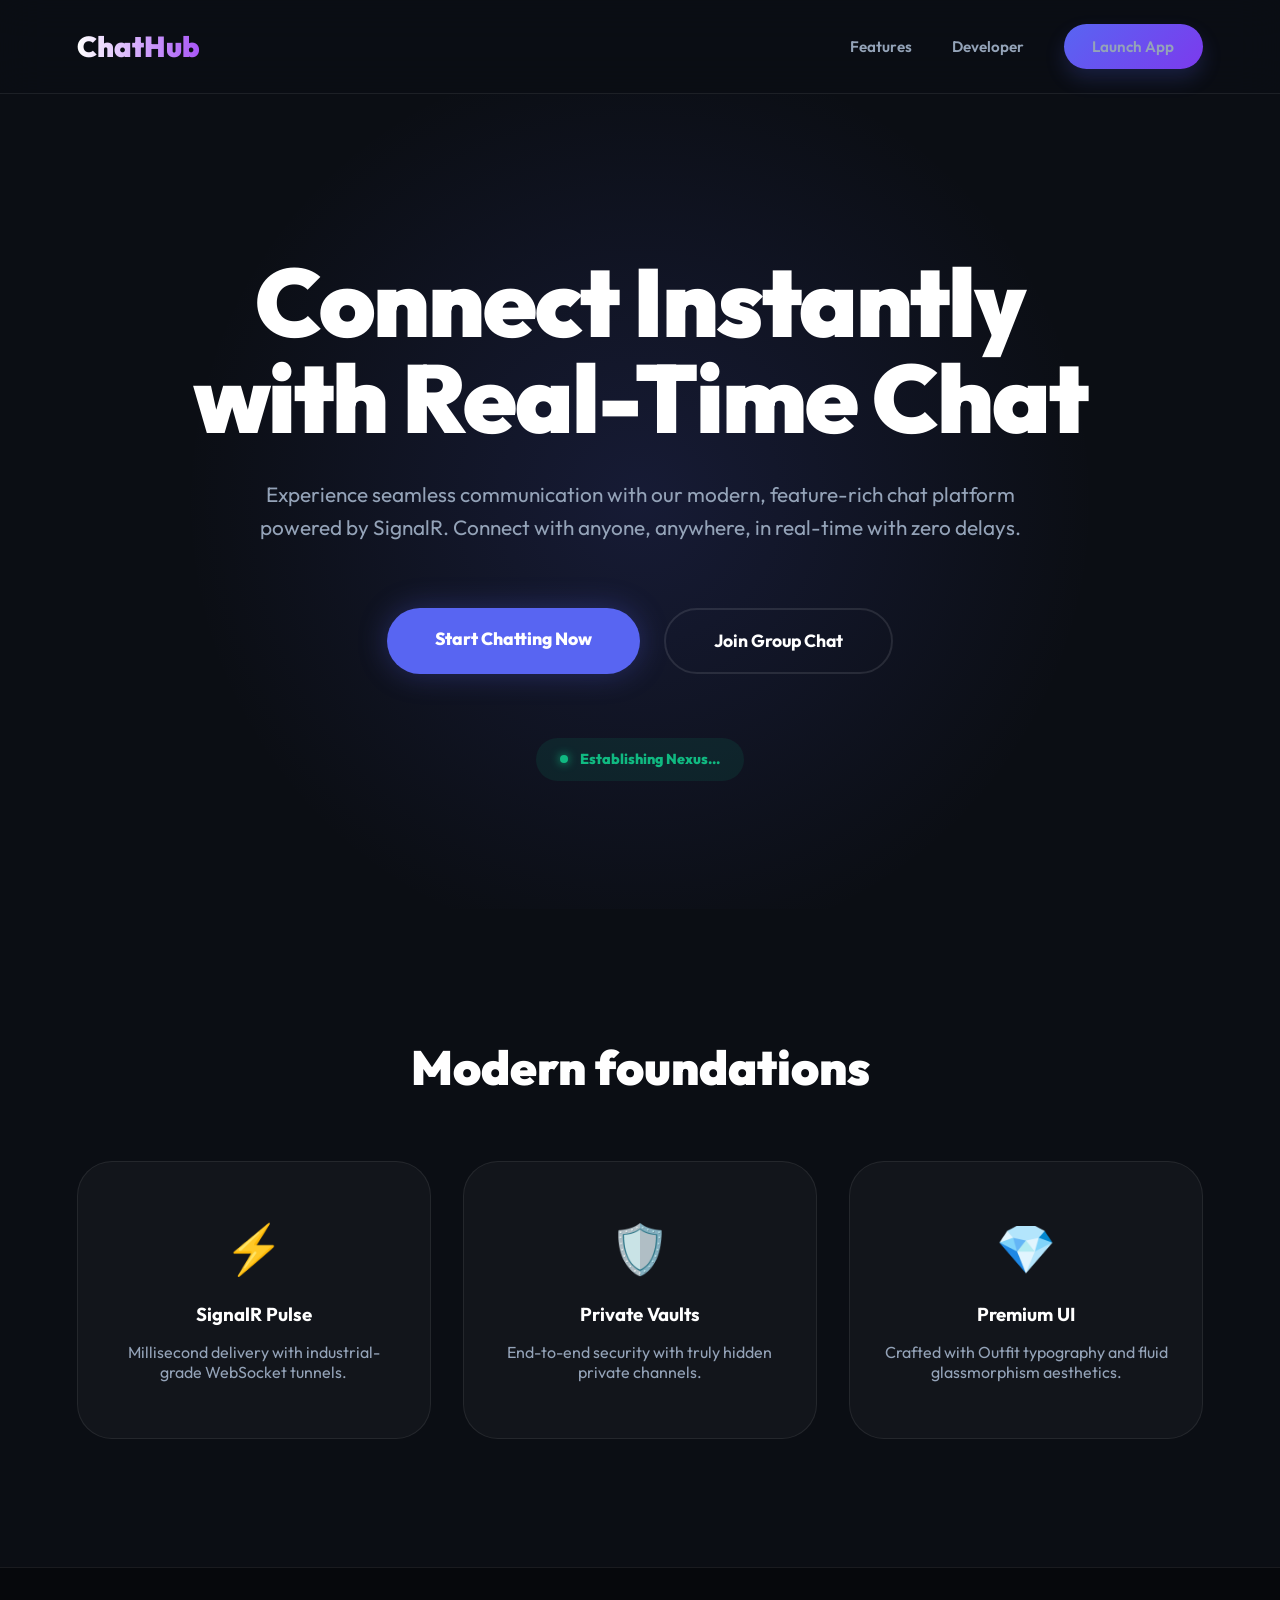
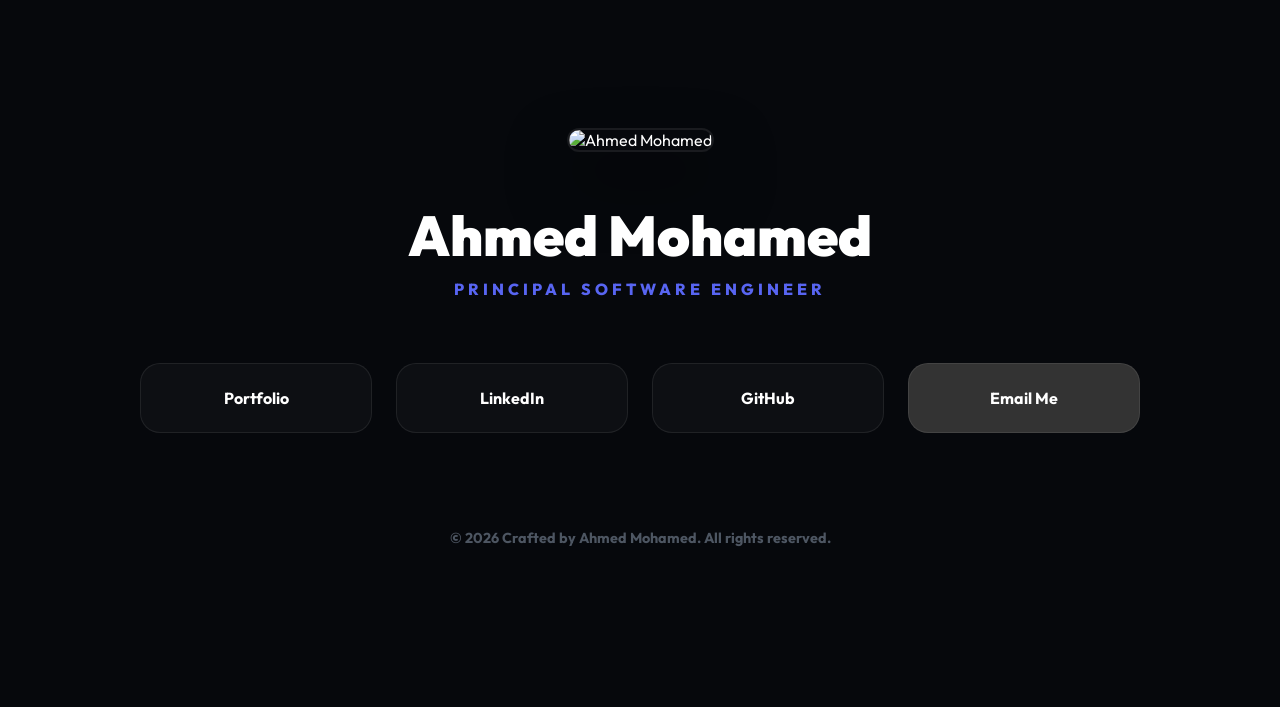
==== Chat/wwwroot/Pages/Landing.html @ 39825864 "Add files via upload" ====
﻿<!DOCTYPE html>
<html lang="en">

<head>
    <meta charset="UTF-8">
    <meta name="viewport" content="width=device-width, initial-scale=1.0">
    <title>ChatHub | Connect Instantly</title>
    <link href="https://fonts.googleapis.com/css2?family=Outfit:wght@300;400;500;600;700;800;900&display=swap"
        rel="stylesheet">
    <script src="/lib/signalr/dist/browser/signalr.js"></script>
    <style>
        :root {
            --bg: #0b0e14;
            --primary: #5865f2;
            --secondary: #a855f7;
            --text: #ffffff;
            --text-muted: #94a3b8;
            --border: rgba(255, 255, 255, 0.08);
            --card-bg: rgba(255, 255, 255, 0.03);
        }

        * {
            margin: 0;
            padding: 0;
            box-sizing: border-box;
            scroll-behavior: smooth;
        }

        body {
            font-family: 'Outfit', sans-serif;
            background-color: var(--bg);
            color: var(--text);
            overflow-x: hidden;
        }

        /* Navbar Styles */
        nav {
            display: flex;
            justify-content: space-between;
            align-items: center;
            padding: 1.5rem 6%;
            position: sticky;
            top: 0;
            background: rgba(11, 14, 20, 0.9);
            backdrop-filter: blur(20px);
            z-index: 1000;
            border-bottom: 1px solid var(--border);
        }

        .logo {
            font-size: 1.8rem;
            font-weight: 900;
            background: linear-gradient(to right, #ffffff, var(--secondary));
            -webkit-background-clip: text;
            background-clip: text;
            -webkit-text-fill-color: transparent;
        }

        .nav-links {
            display: flex;
            align-items: center;
            gap: 2.5rem;
        }

        .nav-links a {
            text-decoration: none;
            color: var(--text-muted);
            font-weight: 600;
            font-size: 0.95rem;
            transition: 0.3s;
        }

        .nav-links a:hover {
            color: white;
        }

        .btn-launch {
            background: linear-gradient(135deg, var(--primary), #7c3aed);
            color: white;
            padding: 0.8rem 1.8rem;
            border-radius: 50px;
            font-weight: 700;
            text-decoration: none;
            font-size: 0.9rem;
            box-shadow: 0 10px 20px rgba(88, 101, 242, 0.2);
            transition: 0.3s;
        }

        .btn-launch:hover {
            transform: translateY(-3px);
            box-shadow: 0 15px 30px rgba(88, 101, 242, 0.4);
        }

        /* Hero Section */
        .hero {
            padding: 10rem 6% 8rem;
            text-align: center;
            background-image: radial-gradient(circle at 50% 50%, rgba(88, 101, 242, 0.15) 0%, transparent 60%);
        }

        h1 {
            font-size: clamp(3rem, 8vw, 6rem);
            font-weight: 900;
            line-height: 1;
            margin-bottom: 2rem;
            letter-spacing: -2px;
        }

        .hero-sub {
            color: var(--text-muted);
            font-size: 1.3rem;
            max-width: 800px;
            margin: 0 auto 4rem;
            line-height: 1.6;
        }

        .hero-btns {
            display: flex;
            justify-content: center;
            gap: 1.5rem;
            flex-wrap: wrap;
        }

        .btn-hero-solid {
            background: var(--primary);
            color: white;
            padding: 1.2rem 3rem;
            border-radius: 50px;
            font-weight: 800;
            text-decoration: none;
            font-size: 1.1rem;
            transition: 0.3s;
            box-shadow: 0 0 30px rgba(88, 101, 242, 0.3);
        }

        .btn-hero-solid:hover {
            transform: scale(1.05);
            box-shadow: 0 0 50px rgba(88, 101, 242, 0.5);
        }

        .btn-hero-ghost {
            background: transparent;
            color: white;
            padding: 1.2rem 3rem;
            border-radius: 50px;
            font-weight: 700;
            text-decoration: none;
            font-size: 1.1rem;
            border: 2px solid rgba(255, 255, 255, 0.1);
            transition: 0.3s;
        }

        .btn-hero-ghost:hover {
            border-color: white;
            background: rgba(255, 255, 255, 0.05);
        }

        /* Features Section */
        .features {
            padding: 8rem 6%;
            text-align: center;
        }

        .grid {
            display: grid;
            grid-template-columns: repeat(auto-fit, minmax(300px, 1fr));
            gap: 2rem;
            margin-top: 4rem;
        }

        .card {
            background: var(--card-bg);
            border: 1px solid var(--border);
            padding: 3.5rem 2rem;
            border-radius: 35px;
            transition: 0.3s;
        }

        .card:hover {
            transform: translateY(-10px);
            border-color: var(--primary);
        }

        /* Developer Showcase Section - Premium */
        .dev-section {
            background: #06080c;
            padding: 10rem 6%;
            border-top: 1px solid var(--border);
            text-align: center;
        }

        .dev-container {
            max-width: 1000px;
            margin: 0 auto;
        }

        .dev-logo-img {
            width: 160px;
            height: 160px;
            margin: 0 auto 3rem;
            border-radius: 40px;
            object-fit: contain;
            box-shadow: 0 30px 60px rgba(0, 0, 0, 0.5);
            border: 2px solid var(--border);
            transition: 0.4s;
        }

        .dev-logo-img:hover {
            transform: translateY(-10px) rotate(-3deg);
            border-color: var(--primary);
        }

        .dev-name {
            font-size: clamp(2rem, 5vw, 3.5rem);
            font-weight: 900;
            margin-bottom: 0.5rem;
        }

        .dev-tagline {
            color: var(--primary);
            font-weight: 800;
            letter-spacing: 4px;
            text-transform: uppercase;
            font-size: 1rem;
            margin-bottom: 4rem;
        }

        .social-grid {
            display: grid;
            grid-template-columns: repeat(auto-fit, minmax(200px, 1fr));
            gap: 1.5rem;
            margin-bottom: 6rem;
        }

        .social-link {
            background: var(--card-bg);
            border: 1px solid var(--border);
            color: white;
            padding: 1.5rem;
            border-radius: 20px;
            text-decoration: none;
            font-weight: 700;
            transition: 0.3s;
            display: flex;
            align-items: center;
            justify-content: center;
            gap: 1rem;
        }

        .social-link:hover {
            background: var(--primary);
            border-color: var(--primary);
            transform: translateY(-5px);
            box-shadow: 0 15px 30px rgba(88, 101, 242, 0.2);
        }

        /* Mobile Responsive */
        @media (max-width: 768px) {
            h1 {
                font-size: 3rem;
            }

            .hero-btns {
                flex-direction: column;
            }

            .btn-hero-solid,
            .btn-hero-ghost {
                width: 100%;
            }

            nav .nav-links {
                display: none;
            }
        }
    </style>
</head>

<body>
    <nav>
        <div class="logo">ChatHub</div>
        <div class="nav-links">
            <a href="#features">Features</a>
            <a href="#developer">Developer</a>
            <a href="Index.html" class="btn-launch">Launch App</a>
        </div>
    </nav>

    <header class="hero">
        <h1>Connect Instantly<br>with Real-Time Chat</h1>
        <p class="hero-sub">
            Experience seamless communication with our modern, feature-rich chat platform powered by SignalR.
            Connect with anyone, anywhere, in real-time with zero delays.
        </p>
        <div class="hero-btns">
            <a href="Index.html" class="btn-hero-solid">Start Chatting Now</a>
            <a href="SpecialChat.html" class="btn-hero-ghost">Join Group Chat</a>
        </div>

        <div
            style="margin-top: 4rem; display: inline-flex; align-items: center; gap: 0.8rem; background: rgba(16, 185, 129, 0.1); color: #10b981; padding: 0.8rem 1.5rem; border-radius: 100px; font-weight: 800; font-size: 0.9rem;">
            <span
                style="width: 8px; height: 8px; background: #10b981; border-radius: 50%; box-shadow: 0 0 10px #10b981;"></span>
            <span id="onCount">Establishing Nexus...</span>
        </div>
    </header>

    <section class="features" id="features">
        <h2 style="font-size: 3rem; font-weight: 900;">Modern foundations</h2>
        <div class="grid">
            <div class="card">
                <div style="font-size: 3rem; margin-bottom: 1.5rem;">⚡</div>
                <h3>SignalR Pulse</h3>
                <p style="color: var(--text-muted); margin-top: 1rem;">Millisecond delivery with industrial-grade
                    WebSocket tunnels.</p>
            </div>
            <div class="card">
                <div style="font-size: 3rem; margin-bottom: 1.5rem;">🛡️</div>
                <h3>Private Vaults</h3>
                <p style="color: var(--text-muted); margin-top: 1rem;">End-to-end security with truly hidden private
                    channels.</p>
            </div>
            <div class="card">
                <div style="font-size: 3rem; margin-bottom: 1.5rem;">💎</div>
                <h3>Premium UI</h3>
                <p style="color: var(--text-muted); margin-top: 1rem;">Crafted with Outfit typography and fluid
                    glassmorphism aesthetics.</p>
            </div>
        </div>
    </section>

    <section class="dev-section" id="developer">
        <div class="dev-container">
            <img src="/images/logo.png" alt="Ahmed Mohamed" class="dev-logo-img">
            <h2 class="dev-name">Ahmed Mohamed</h2>
            <p class="dev-tagline">Principal Software Engineer</p>

            <div class="social-grid">
                <a href="https://codewithahmed.vercel.app/" target="_blank" class="social-link">
                    <span>Portfolio</span>
                </a>
                <a href="https://www.linkedin.com/in/ahmed-mohamed-gaber-65bb39238/" target="_blank"
                    class="social-link">
                    <span>LinkedIn</span>
                </a>
                <a href="https://github.com/AhmedMohamedGaber" target="_blank" class="social-link">
                    <span>GitHub</span>
                </a>
                <a href="mailto:elhmzawy91@gmail.com" class="social-link" style="background: #333;">
                    <span>Email Me</span>
                </a>
            </div>

            <p style="color: var(--text-muted); font-size: 0.9rem; font-weight: 700; opacity: 0.5;">© 2026 Crafted by
                Ahmed Mohamed. All rights reserved.</p>
        </div>
    </section>

    <script>
        const conn = new signalR.HubConnectionBuilder()
            .withUrl("/chat")
            .withAutomaticReconnect()
            .build();

        conn.on("OnlineUsersCount", c => {
            document.getElementById('onCount').textContent = `${c} Users Pulsing Online`;
        });

        conn.start().catch(err => console.error(err));
    </script>
</body>

</html>
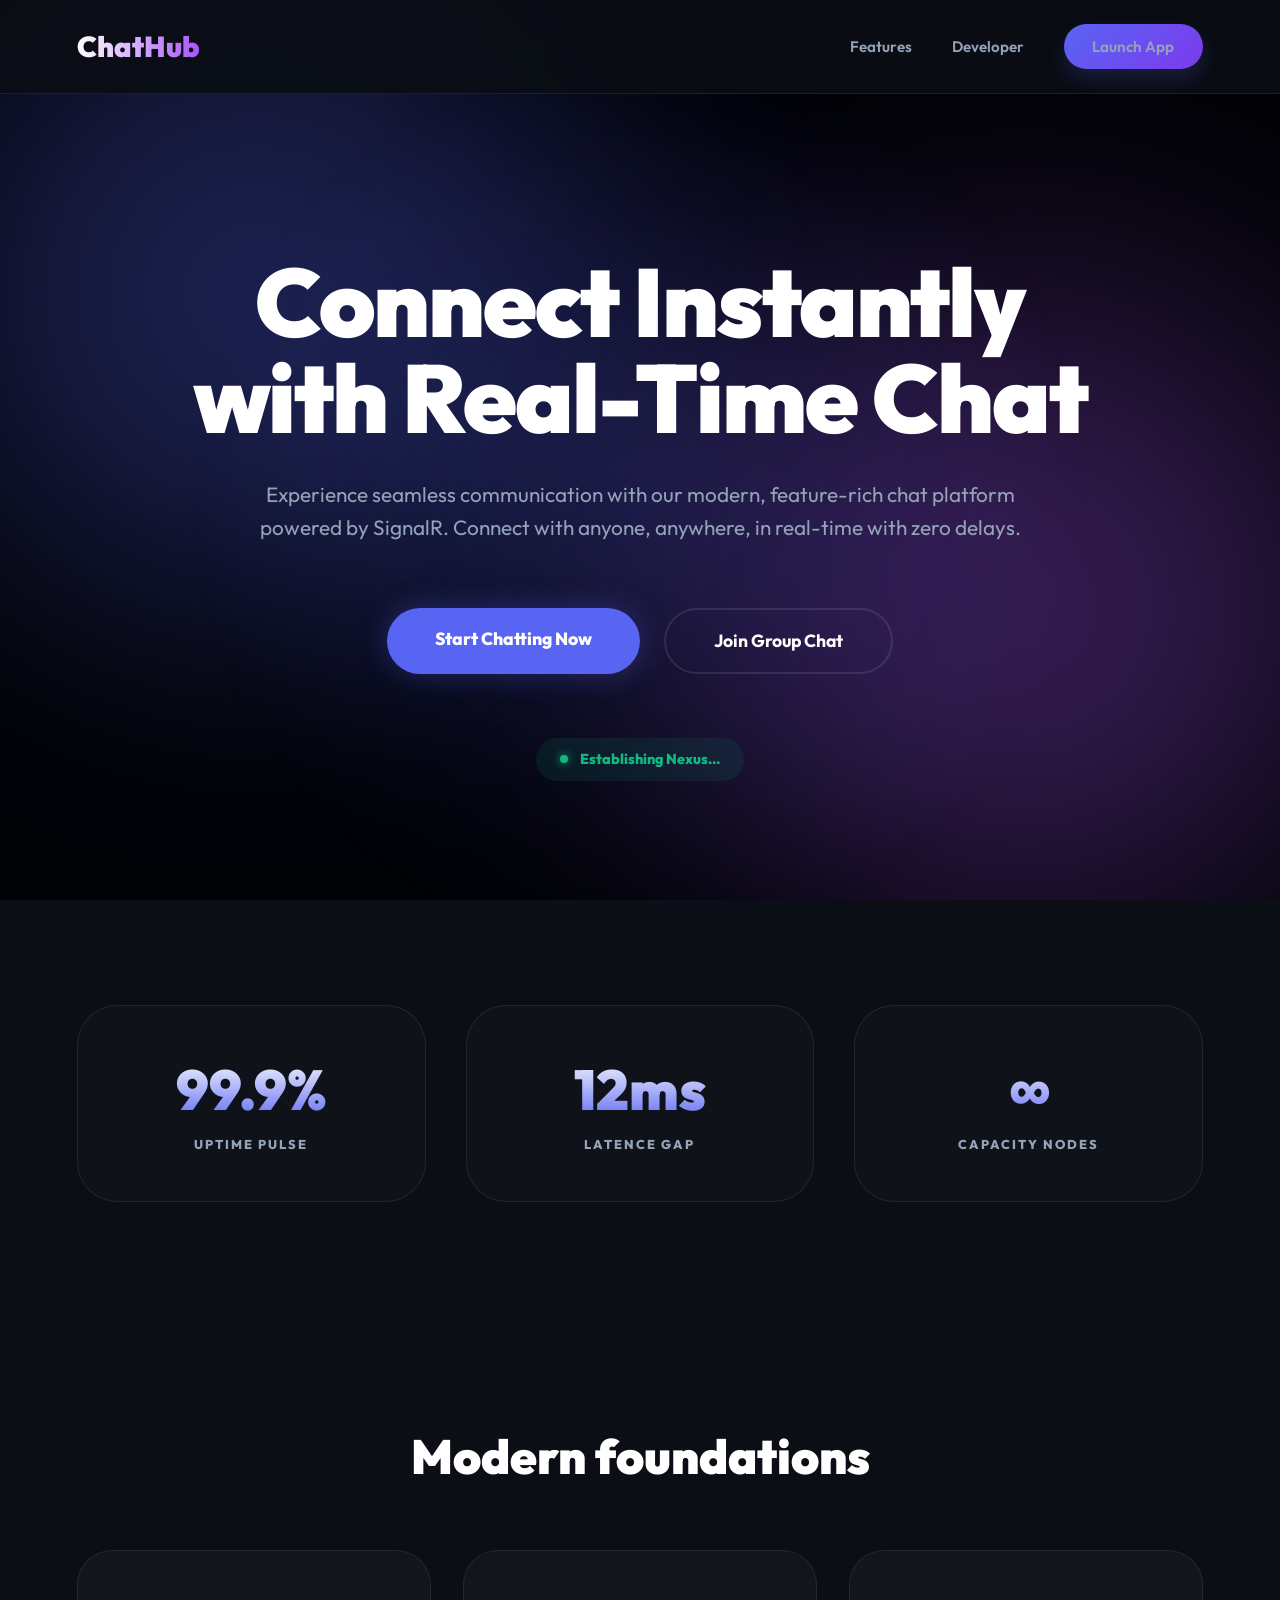
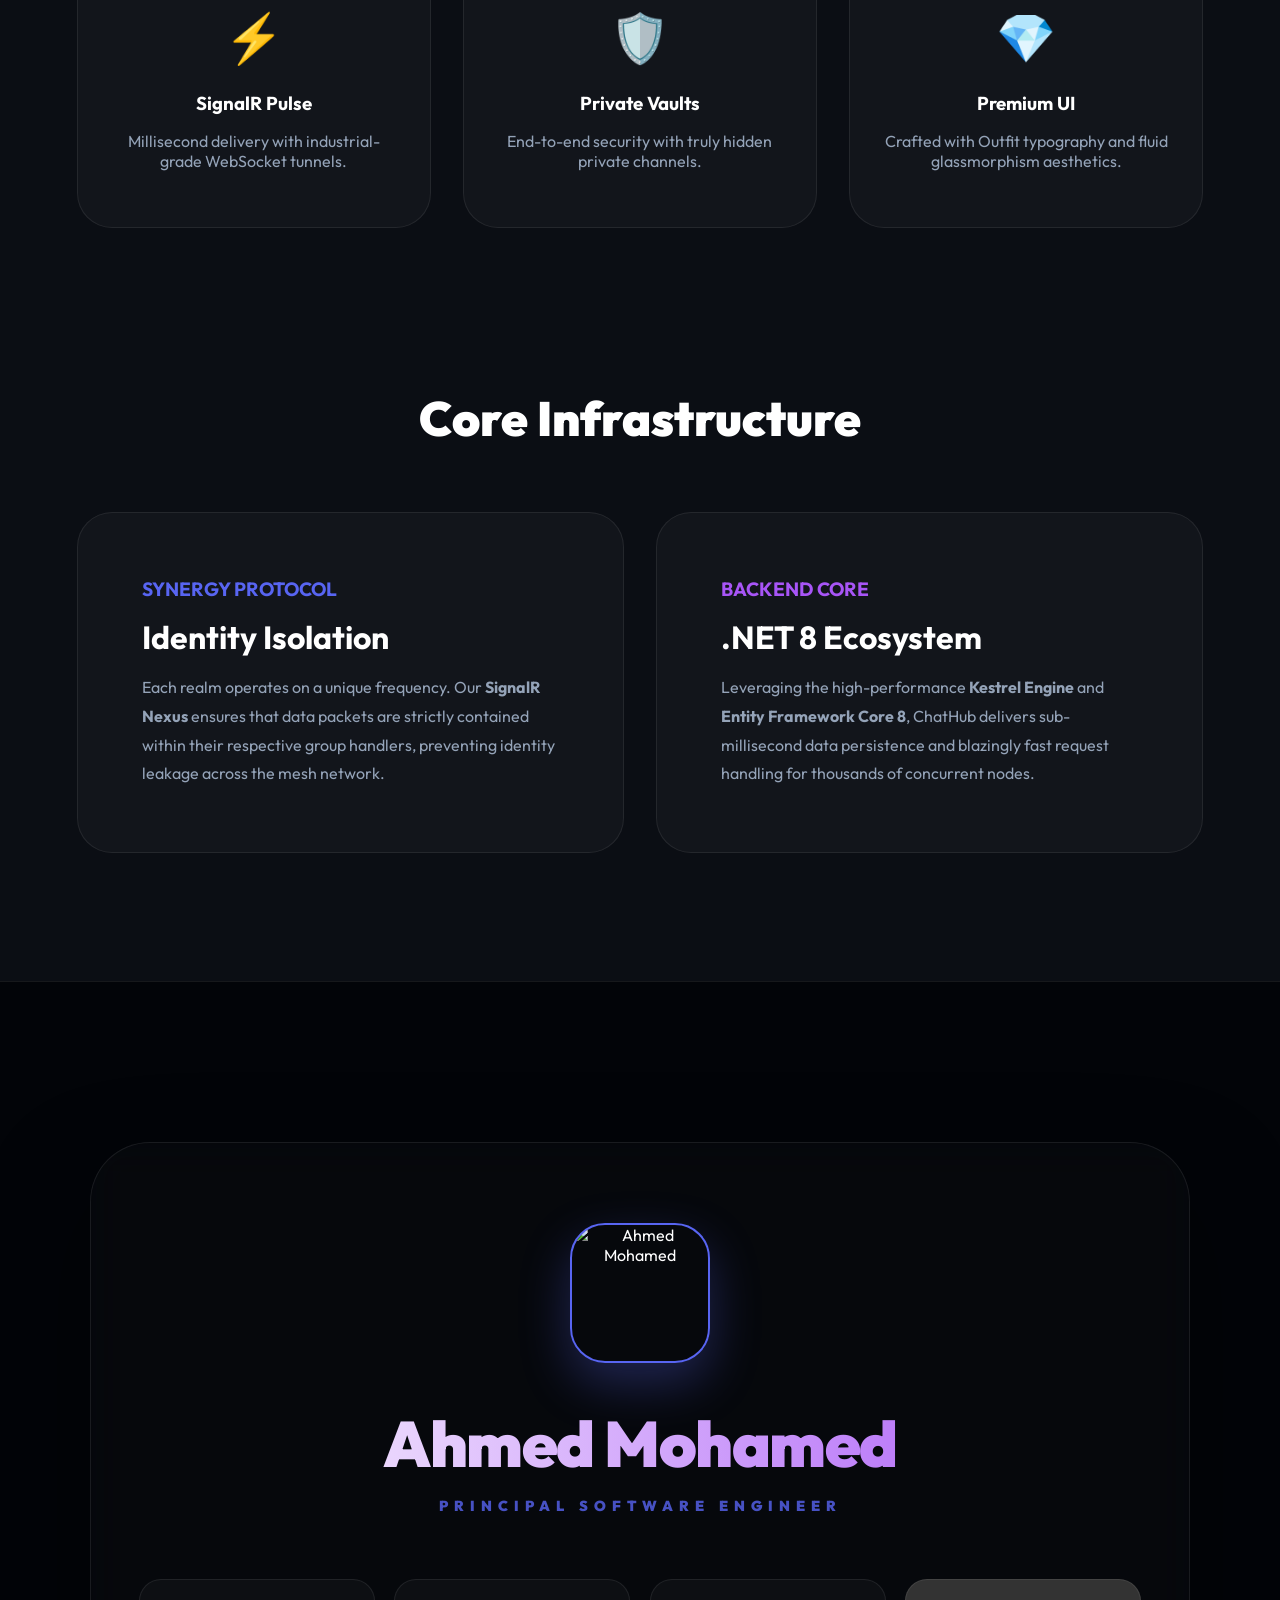
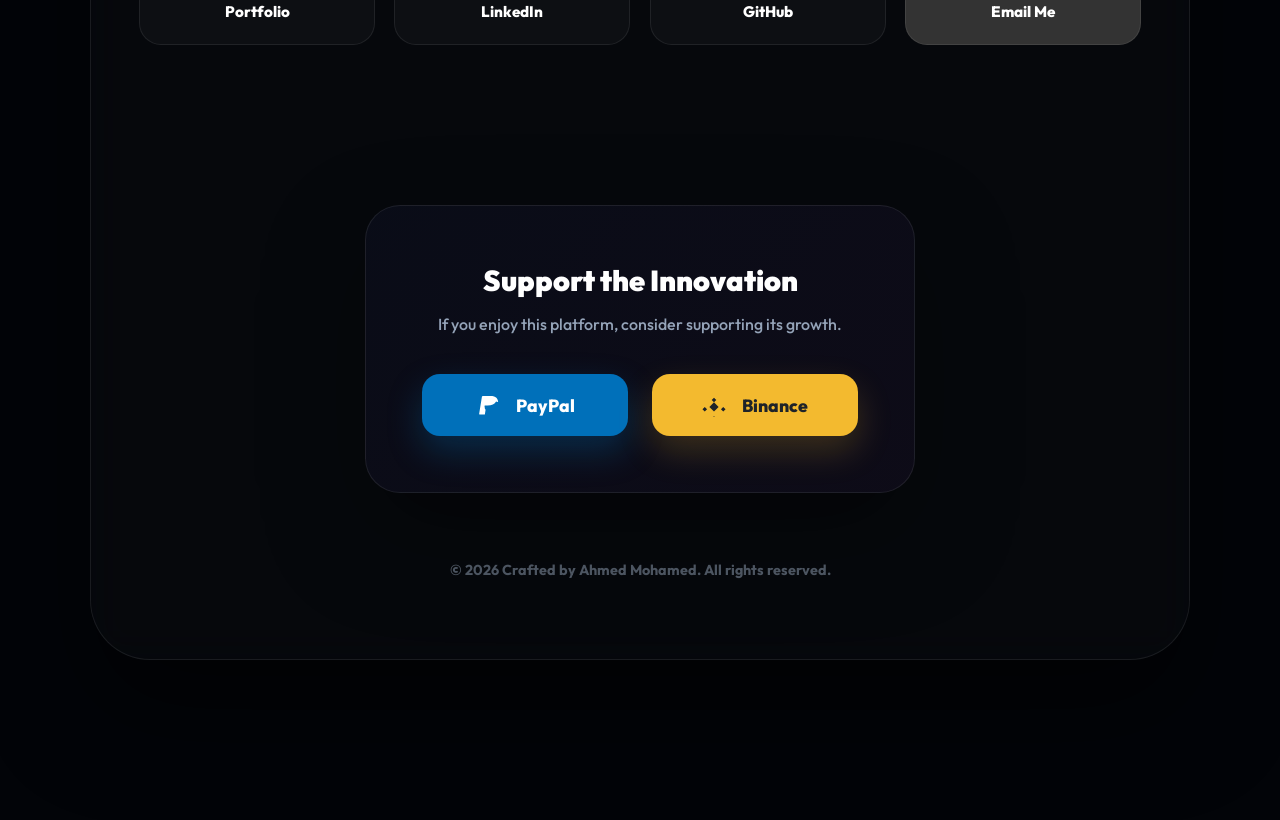
==== commit e3e4e4e1: "Update Landing.html" ====
--- a/Chat/wwwroot/Pages/Landing.html
+++ b/Chat/wwwroot/Pages/Landing.html
@@ -1,4 +1,4 @@
-﻿<!DOCTYPE html>
+<!DOCTYPE html>
 <html lang="en">
 
 <head>
@@ -183,75 +183,260 @@
 
         /* Developer Showcase Section - Premium */
         .dev-section {
-            background: #06080c;
+            background: #020408;
             padding: 10rem 6%;
             border-top: 1px solid var(--border);
             text-align: center;
+            position: relative;
+            overflow: hidden;
         }
 
         .dev-container {
-            max-width: 1000px;
+            max-width: 1100px;
             margin: 0 auto;
+            position: relative;
+            z-index: 10;
+        }
+
+        .dev-card {
+            background: rgba(255, 255, 255, 0.02);
+            backdrop-filter: blur(20px);
+            border: 1px solid var(--border);
+            padding: 5rem 3rem;
+            border-radius: 60px;
+            box-shadow: 0 50px 100px rgba(0, 0, 0, 0.5);
         }
 
         .dev-logo-img {
-            width: 160px;
-            height: 160px;
-            margin: 0 auto 3rem;
-            border-radius: 40px;
-            object-fit: contain;
-            box-shadow: 0 30px 60px rgba(0, 0, 0, 0.5);
-            border: 2px solid var(--border);
-            transition: 0.4s;
+            width: 140px;
+            height: 140px;
+            margin: 0 auto 2.5rem;
+            border-radius: 35px;
+            object-fit: cover;
+            display: block;
+            box-shadow: 0 20px 50px rgba(88, 101, 242, 0.3);
+            border: 2px solid var(--primary);
+            transition: 0.5s cubic-bezier(0.175, 0.885, 0.32, 1.275);
         }
 
         .dev-logo-img:hover {
-            transform: translateY(-10px) rotate(-3deg);
-            border-color: var(--primary);
+            transform: scale(1.1) rotate(5deg);
+            filter: brightness(1.2);
         }
 
         .dev-name {
-            font-size: clamp(2rem, 5vw, 3.5rem);
-            font-weight: 900;
-            margin-bottom: 0.5rem;
+            font-size: clamp(2.5rem, 6vw, 4rem);
+            font-weight: 950;
+            margin-bottom: 0.8rem;
+            letter-spacing: -1.5px;
+            background: linear-gradient(to right, #ffffff, var(--secondary));
+            -webkit-background-clip: text;
+            background-clip: text;
+            -webkit-text-fill-color: transparent;
         }
 
         .dev-tagline {
             color: var(--primary);
-            font-weight: 800;
-            letter-spacing: 4px;
+            font-weight: 900;
+            letter-spacing: 6px;
             text-transform: uppercase;
-            font-size: 1rem;
+            font-size: 0.9rem;
             margin-bottom: 4rem;
+            opacity: 0.8;
         }
 
         .social-grid {
             display: grid;
-            grid-template-columns: repeat(auto-fit, minmax(200px, 1fr));
-            gap: 1.5rem;
-            margin-bottom: 6rem;
+            grid-template-columns: repeat(auto-fit, minmax(180px, 1fr));
+            gap: 1.2rem;
+            margin-bottom: 5rem;
         }
 
         .social-link {
-            background: var(--card-bg);
+            background: rgba(255, 255, 255, 0.03);
             border: 1px solid var(--border);
             color: white;
-            padding: 1.5rem;
-            border-radius: 20px;
+            padding: 1.4rem;
+            border-radius: 22px;
             text-decoration: none;
-            font-weight: 700;
-            transition: 0.3s;
+            font-weight: 800;
+            transition: 0.4s cubic-bezier(0.4, 0, 0.2, 1);
             display: flex;
             align-items: center;
             justify-content: center;
-            gap: 1rem;
+            gap: 0.8rem;
+            font-size: 0.95rem;
         }
 
         .social-link:hover {
             background: var(--primary);
+            border-color: #7c3aed;
+            transform: translateY(-8px) scale(1.02);
+            box-shadow: 0 20px 40px rgba(88, 101, 242, 0.4);
+        }
+
+        .donate-section {
+            margin-top: 5rem;
+            padding: 3.5rem;
+            background: linear-gradient(135deg, rgba(88, 101, 242, 0.05), rgba(168, 85, 247, 0.05));
+            border: 1px solid var(--border);
+            border-radius: 35px;
+            display: inline-block;
+            width: 100%;
+            max-width: 550px;
+            box-shadow: 0 40px 100px rgba(0, 0, 0, 0.4);
+            position: relative;
+            overflow: hidden;
+        }
+
+        .btn-paypal,
+        .btn-binance {
+            display: inline-flex;
+            align-items: center;
+            justify-content: center;
+            gap: 1rem;
+            padding: 1.2rem 2.5rem;
+            border-radius: 18px;
+            text-decoration: none;
+            font-weight: 800;
+            font-size: 1.1rem;
+            transition: 0.4s;
+            border: none;
+            width: 100%;
+        }
+
+        .btn-paypal {
+            background: #0070ba;
+            color: white;
+            box-shadow: 0 15px 35px rgba(0, 112, 186, 0.3);
+        }
+
+        .btn-paypal:hover {
+            transform: translateY(-5px);
+            background: #0081d5;
+            box-shadow: 0 25px 60px rgba(0, 112, 186, 0.6);
+        }
+
+        .btn-binance {
+            background: #f3ba2f;
+            color: #1e2329;
+            box-shadow: 0 15px 35px rgba(243, 186, 47, 0.2);
+        }
+
+        .btn-binance:hover {
+            transform: translateY(-5px);
+            background: #ffcc4a;
+            box-shadow: 0 25px 60px rgba(243, 186, 47, 0.4);
+        }
+
+        /* Stats Grid */
+        .stats-grid {
+            display: grid;
+            grid-template-columns: repeat(auto-fit, minmax(200px, 1fr));
+            gap: 2.5rem;
+            padding: 6rem 6%;
+            max-width: 1400px;
+            margin: 0 auto;
+        }
+
+        .stat-card {
+            text-align: center;
+            padding: 3rem;
+            background: rgba(255, 255, 255, 0.02);
+            border: 1px solid var(--border);
+            border-radius: 40px;
+            transition: 0.3s;
+        }
+
+        .stat-card:hover {
+            background: rgba(255, 255, 255, 0.05);
             border-color: var(--primary);
             transform: translateY(-5px);
-            box-shadow: 0 15px 30px rgba(88, 101, 242, 0.2);
+        }
+
+        .stat-value {
+            font-size: 3.5rem;
+            font-weight: 950;
+            display: block;
+            margin-bottom: 0.5rem;
+            background: linear-gradient(to bottom, #fff, var(--primary));
+            -webkit-background-clip: text;
+            background-clip: text;
+            -webkit-text-fill-color: transparent;
+        }
+
+        .stat-label {
+            color: var(--text-muted);
+            font-weight: 800;
+            text-transform: uppercase;
+            letter-spacing: 2px;
+            font-size: 0.8rem;
+        }
+
+        /* Full Page Premium Ambient Glow */
+        .bg-glow-system {
+            position: fixed;
+            inset: 0;
+            z-index: -2;
+            overflow: hidden;
+            pointer-events: none;
+            background: #010206;
+        }
+
+        .glow-orb {
+            position: absolute;
+            width: 60vw;
+            height: 60vw;
+            border-radius: 50%;
+            filter: blur(120px);
+            opacity: 0.4;
+            animation: orbFloat 20s infinite alternate ease-in-out;
+        }
+
+        .orb-1 {
+            top: -10%;
+            left: -10%;
+            background: radial-gradient(circle, var(--primary), transparent);
+        }
+
+        .orb-2 {
+            bottom: -10%;
+            right: -10%;
+            background: radial-gradient(circle, var(--secondary), transparent);
+            animation-delay: -5s;
+        }
+
+        .orb-3 {
+            top: 50%;
+            left: 50%;
+            transform: translate(-50%, -50%);
+            background: radial-gradient(circle, #312e81, transparent);
+            width: 40vw;
+            height: 40vw;
+            opacity: 0.2;
+            animation: orbPulse 10s infinite alternate;
+        }
+
+        @keyframes orbFloat {
+            0% {
+                transform: translate(0, 0) scale(1);
+            }
+
+            100% {
+                transform: translate(10%, 15%) scale(1.1);
+            }
+        }
+
+        @keyframes orbPulse {
+            0% {
+                opacity: 0.1;
+                transform: translate(-50%, -50%) scale(0.8);
+            }
+
+            100% {
+                opacity: 0.3;
+                transform: translate(-50%, -50%) scale(1.2);
+            }
         }
 
         /* Mobile Responsive */
@@ -277,6 +462,11 @@
 </head>
 
 <body>
+    <div class="bg-glow-system">
+        <div class="glow-orb orb-1"></div>
+        <div class="glow-orb orb-2"></div>
+        <div class="glow-orb orb-3"></div>
+    </div>
     <nav>
         <div class="logo">ChatHub</div>
         <div class="nav-links">
@@ -304,6 +494,21 @@
             <span id="onCount">Establishing Nexus...</span>
         </div>
     </header>
+
+    <section class="stats-grid">
+        <div class="stat-card">
+            <span class="stat-value">99.9%</span>
+            <span class="stat-label">Uptime Pulse</span>
+        </div>
+        <div class="stat-card">
+            <span class="stat-value">12ms</span>
+            <span class="stat-label">Latence Gap</span>
+        </div>
+        <div class="stat-card">
+            <span class="stat-value">∞</span>
+            <span class="stat-label">Capacity Nodes</span>
+        </div>
+    </section>
 
     <section class="features" id="features">
         <h2 style="font-size: 3rem; font-weight: 900;">Modern foundations</h2>
@@ -327,32 +532,82 @@
                     glassmorphism aesthetics.</p>
             </div>
         </div>
+
+        <!-- Extra Rich Section: Core Infrastructure -->
+        <h2 style="font-size: 3rem; font-weight: 900; margin-top: 10rem;">Core Infrastructure</h2>
+        <div class="grid" style="grid-template-columns: repeat(auto-fit, minmax(400px, 1fr));">
+            <div class="card" style="text-align: left; padding: 4rem;">
+                <h4 style="color: var(--primary); font-size: 1.2rem; margin-bottom: 1rem;">SYNERGY PROTOCOL</h4>
+                <h3 style="font-size: 2rem; margin-bottom: 1rem;">Identity Isolation</h3>
+                <p style="color: var(--text-muted); line-height: 1.8;">Each realm operates on a unique frequency. Our
+                    <strong>SignalR Nexus</strong> ensures that data packets are strictly contained within their
+                    respective group handlers, preventing identity leakage across the mesh network.
+                </p>
+            </div>
+            <div class="card" style="text-align: left; padding: 4rem;">
+                <h4 style="color: var(--secondary); font-size: 1.2rem; margin-bottom: 1rem;">BACKEND CORE</h4>
+                <h3 style="font-size: 2rem; margin-bottom: 1rem;">.NET 8 Ecosystem</h3>
+                <p style="color: var(--text-muted); line-height: 1.8;">Leveraging the high-performance <strong>Kestrel
+                        Engine</strong> and <strong>Entity Framework Core 8</strong>, ChatHub delivers sub-millisecond
+                    data persistence and blazingly fast request handling for thousands of concurrent nodes.</p>
+            </div>
+        </div>
+    </section>
     </section>
 
     <section class="dev-section" id="developer">
         <div class="dev-container">
-            <img src="/images/logo.png" alt="Ahmed Mohamed" class="dev-logo-img">
-            <h2 class="dev-name">Ahmed Mohamed</h2>
-            <p class="dev-tagline">Principal Software Engineer</p>
-
-            <div class="social-grid">
-                <a href="https://codewithahmed.vercel.app/" target="_blank" class="social-link">
-                    <span>Portfolio</span>
-                </a>
-                <a href="https://www.linkedin.com/in/ahmed-mohamed-gaber-65bb39238/" target="_blank"
-                    class="social-link">
-                    <span>LinkedIn</span>
-                </a>
-                <a href="https://github.com/AhmedMohamedGaber" target="_blank" class="social-link">
-                    <span>GitHub</span>
-                </a>
-                <a href="mailto:elhmzawy91@gmail.com" class="social-link" style="background: #333;">
-                    <span>Email Me</span>
-                </a>
+            <div class="dev-card">
+                <img src="/images/logo.png" alt="Ahmed Mohamed" class="dev-logo-img">
+                <h2 class="dev-name">Ahmed Mohamed</h2>
+                <p class="dev-tagline">Principal Software Engineer</p>
+
+                <div class="social-grid">
+                    <a href="https://codewithahmed.vercel.app/" target="_blank" class="social-link">
+                        <span>Portfolio</span>
+                    </a>
+                    <a href="https://www.linkedin.com/in/ahmed-mohamed-gaber-65bb39238/" target="_blank"
+                        class="social-link">
+                        <span>LinkedIn</span>
+                    </a>
+                    <a href="https://github.com/AhmedMohamedGaber" target="_blank" class="social-link">
+                        <span>GitHub</span>
+                    </a>
+                    <a href="mailto:elhmzawy91@gmail.com" class="social-link" style="background: #333;">
+                        <span>Email Me</span>
+                    </a>
+                </div>
+
+                <div class="donate-section">
+                    <h3 style="font-size: 1.8rem; font-weight: 950; margin-bottom: 1rem;">Support the Innovation</h3>
+                    <p style="color: var(--text-muted); font-size: 1rem; font-weight: 500; margin-bottom: 2.5rem;">If
+                        you enjoy this platform,
+                        consider supporting its growth.</p>
+
+                    <div style="display: grid; grid-template-columns: 1fr 1fr; gap: 1.5rem;">
+                        <a href="https://www.paypal.com/paypalme/elhmzay91gmailcom" target="_blank" class="btn-paypal">
+                            <svg width="24" height="24" viewBox="0 0 24 24" fill="currentColor">
+                                <path
+                                    d="M20.067 8.478c.492.21 1.05.347 1.633.422.3.037.475-.15.422-.44-.316-1.745-1.12-3.178-2.39-4.22-.162-.132-.347-.253-.55-.362-.35-.19-.683-.347-1.058-.453C16.925 3.085 15.65 3 14.333 3H6.833c-.458 0-.85.333-.925.783L3.133 21.033c-.042.258.158.467.417.467H8.85l.775-4.883h-.108c-.283 0-.525-.217-.558-.5L8.5 13.042c-.042-.267.167-.5.442-.5H11.5c4.167 0 7.333-1.667 8.567-4.067z" />
+                            </svg>
+                            PayPal
+                        </a>
+                        <a href="https://app.binance.com/uni-qr/NH4Wo8vU" target="_blank" class="btn-binance">
+                            <svg width="24" height="24" viewBox="0 0 24 24" fill="currentColor">
+                                <path
+                                    d="M16.624 13.9202l-4.624 4.624-4.624-4.624 4.624-4.624 4.624 4.624zm-4.624-9.2484l2.312 2.3121-2.312 2.3121-2.312-2.3121 2.312-2.3121zm9.248 9.2484l2.312 2.3121-2.312 2.3121-2.312-2.3121 2.312-2.3121zm-18.496 0l2.312 2.3121-2.312 2.3121-2.312-2.3121 2.312-2.3121zm9.248 9.2484l2.312 2.3121-2.312 2.3121-2.312-2.3121 2.312-2.3121z" />
+                            </svg>
+                            Binance
+                        </a>
+                    </div>
+                </div>
+
+                <p
+                    style="color: var(--text-muted); font-size: 0.9rem; font-weight: 700; opacity: 0.5; margin-top: 4rem;">
+                    ©
+                    2026 Crafted by
+                    Ahmed Mohamed. All rights reserved.</p>
             </div>
-
-            <p style="color: var(--text-muted); font-size: 0.9rem; font-weight: 700; opacity: 0.5;">© 2026 Crafted by
-                Ahmed Mohamed. All rights reserved.</p>
         </div>
     </section>
 
@@ -370,4 +625,4 @@
     </script>
 </body>
 
-</html>+</html>
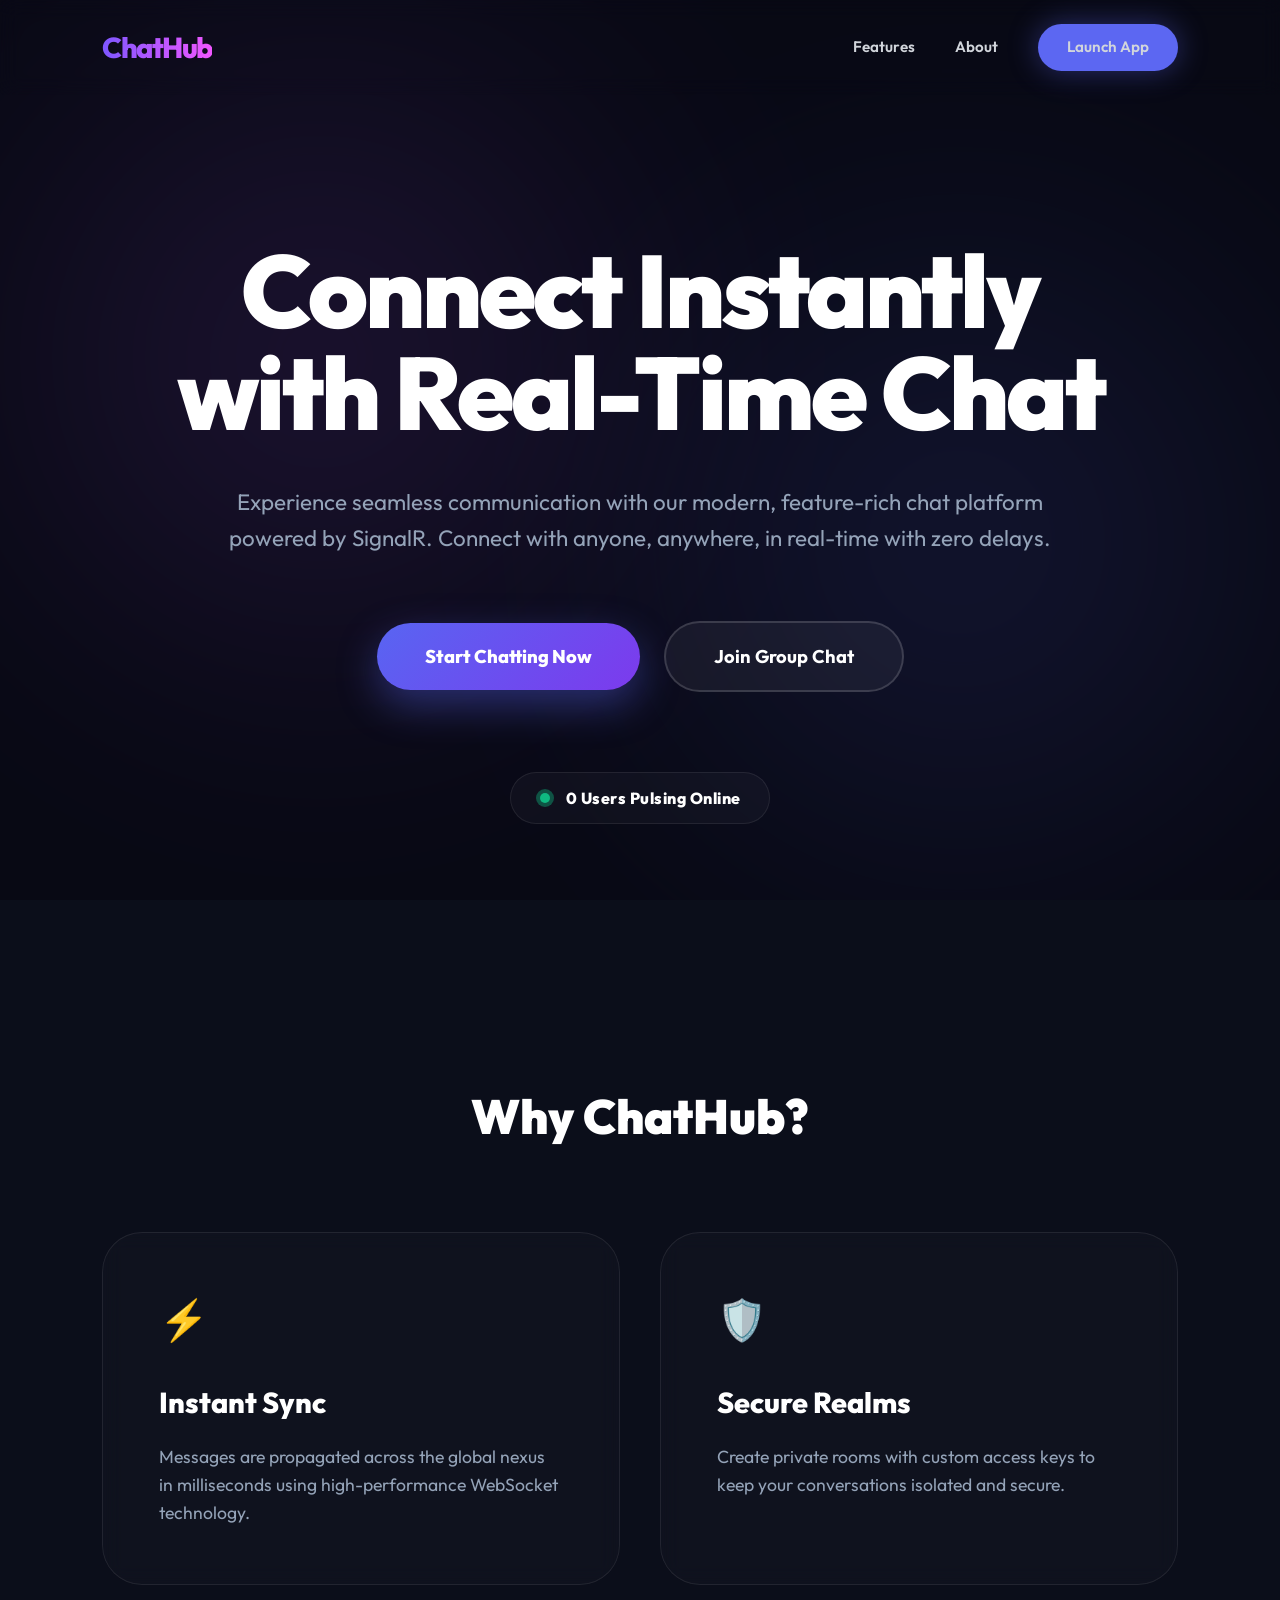
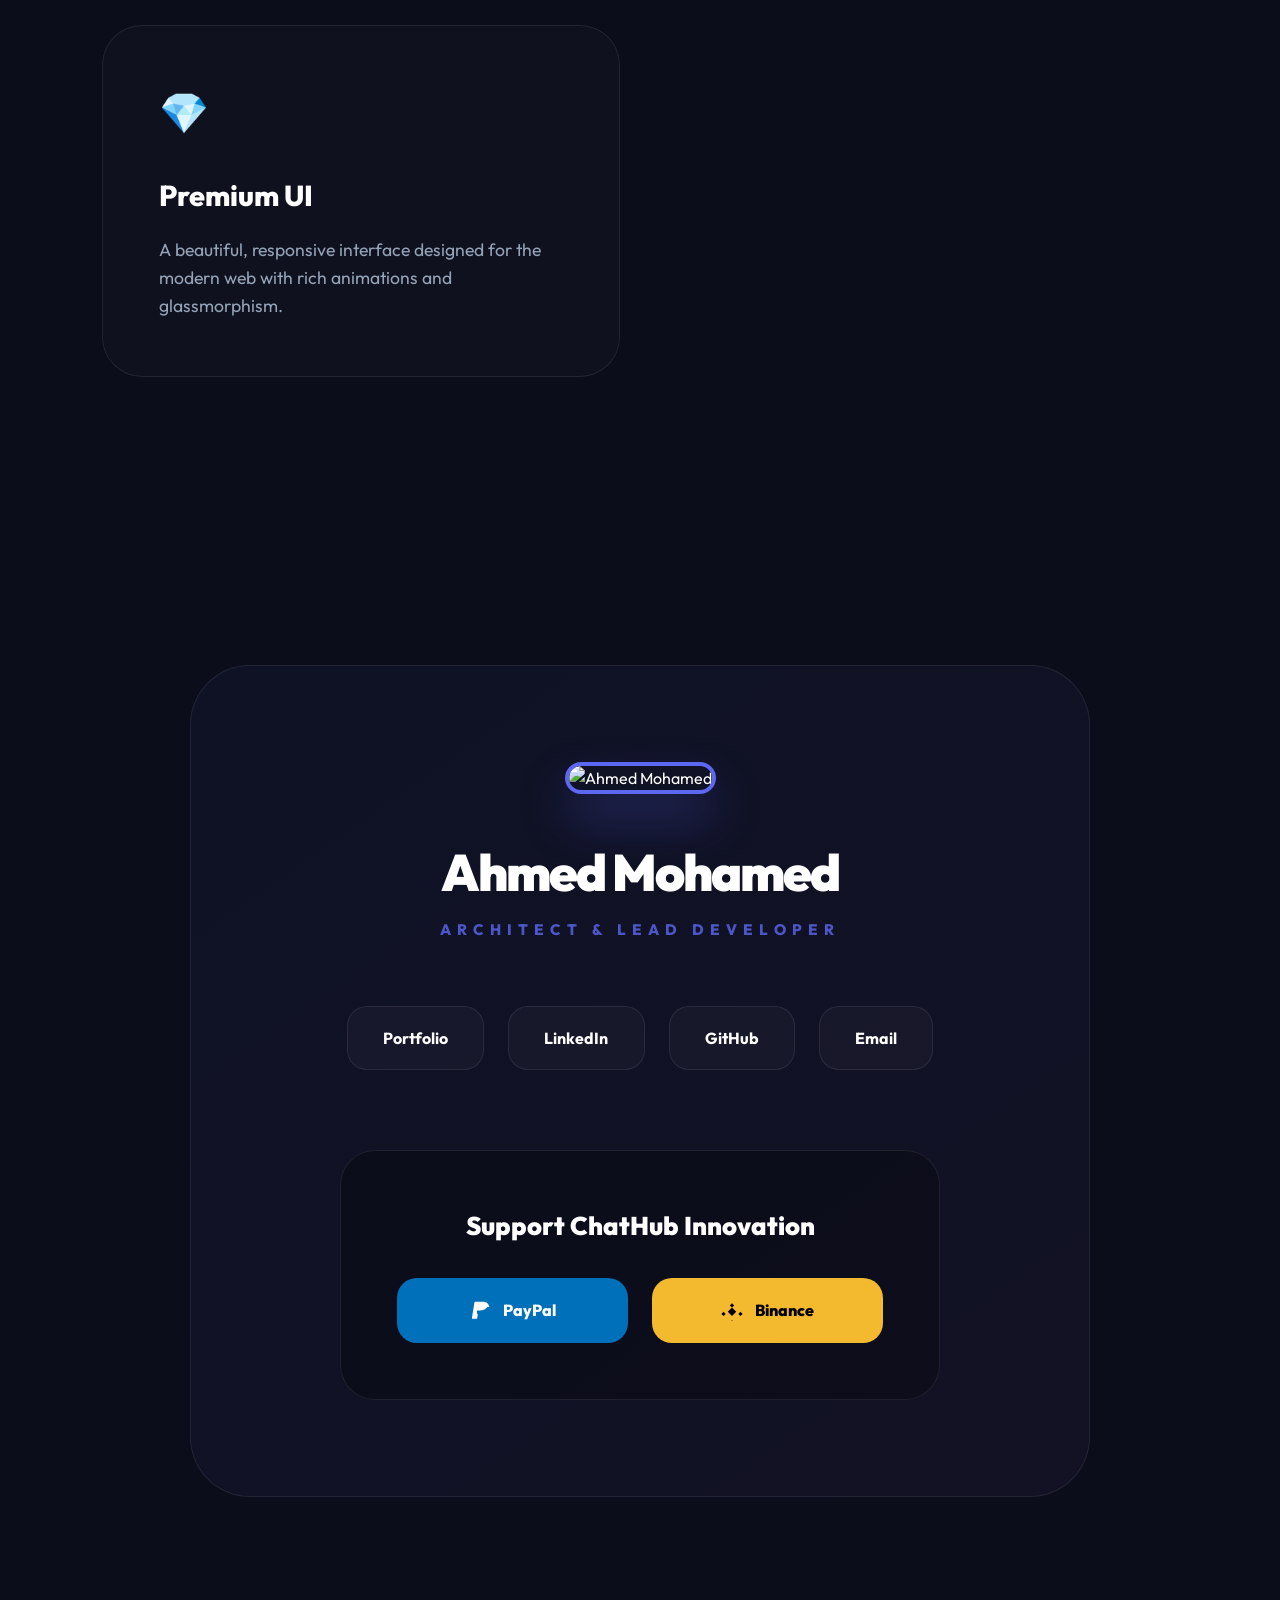
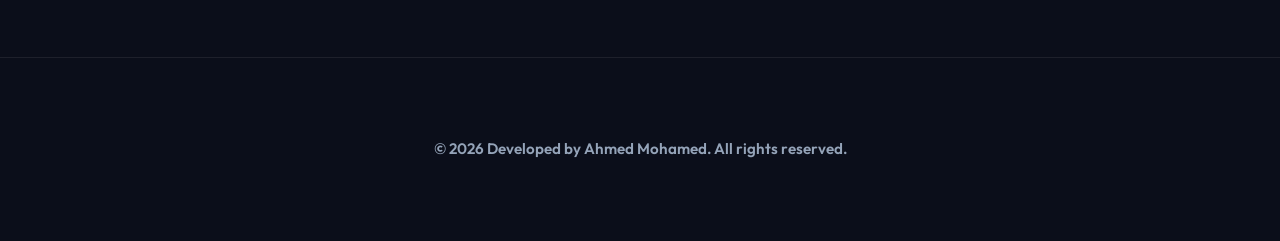
==== commit 85b399db: "Update Landing.html" ====
--- a/Chat/wwwroot/Pages/Landing.html
+++ b/Chat/wwwroot/Pages/Landing.html
@@ -5,18 +5,20 @@
     <meta charset="UTF-8">
     <meta name="viewport" content="width=device-width, initial-scale=1.0">
     <title>ChatHub | Connect Instantly</title>
+    <meta name="description"
+        content="Experience seamless communication with our modern, feature-rich chat platform powered by SignalR.">
     <link href="https://fonts.googleapis.com/css2?family=Outfit:wght@300;400;500;600;700;800;900&display=swap"
         rel="stylesheet">
     <script src="/lib/signalr/dist/browser/signalr.js"></script>
     <style>
         :root {
-            --bg: #0b0e14;
-            --primary: #5865f2;
+            --bg: #0b0e1a;
+            --primary: #5c67f2;
+            --primary-glow: rgba(92, 103, 242, 0.4);
             --secondary: #a855f7;
             --text: #ffffff;
             --text-muted: #94a3b8;
-            --border: rgba(255, 255, 255, 0.08);
-            --card-bg: rgba(255, 255, 255, 0.03);
+            --glass-border: rgba(255, 255, 255, 0.08);
         }
 
         * {
@@ -31,26 +33,71 @@
             background-color: var(--bg);
             color: var(--text);
             overflow-x: hidden;
-        }
-
-        /* Navbar Styles */
+            line-height: 1.5;
+        }
+
+        /* --- Pulsating Background Animation --- */
+        .background-glow {
+            position: fixed;
+            inset: 0;
+            z-index: -1;
+            overflow: hidden;
+            background: #080914;
+        }
+
+        .orb {
+            position: absolute;
+            width: 70vw;
+            height: 70vw;
+            border-radius: 50%;
+            filter: blur(120px);
+            opacity: 0.15;
+            animation: pulseOrb 15s infinite alternate ease-in-out;
+        }
+
+        .orb-purple {
+            top: -10%;
+            left: -10%;
+            background: radial-gradient(circle, var(--secondary), transparent 70%);
+        }
+
+        .orb-blue {
+            bottom: -10%;
+            right: -10%;
+            background: radial-gradient(circle, var(--primary), transparent 70%);
+            animation-delay: -7s;
+        }
+
+        @keyframes pulseOrb {
+            0% {
+                opacity: 0.1;
+                transform: scale(1) translate(0, 0);
+            }
+
+            100% {
+                opacity: 0.25;
+                transform: scale(1.2) translate(5%, 5%);
+            }
+        }
+
+        /* --- Navigation --- */
         nav {
             display: flex;
             justify-content: space-between;
             align-items: center;
-            padding: 1.5rem 6%;
-            position: sticky;
+            padding: 1.5rem 8%;
+            position: fixed;
+            width: 100%;
             top: 0;
-            background: rgba(11, 14, 20, 0.9);
-            backdrop-filter: blur(20px);
             z-index: 1000;
-            border-bottom: 1px solid var(--border);
+            backdrop-filter: blur(10px);
         }
 
         .logo {
             font-size: 1.8rem;
-            font-weight: 900;
-            background: linear-gradient(to right, #ffffff, var(--secondary));
+            font-weight: 800;
+            letter-spacing: -1.5px;
+            background: linear-gradient(to right, #7e57ff, #f057ff);
             -webkit-background-clip: text;
             background-clip: text;
             -webkit-text-fill-color: transparent;
@@ -58,422 +105,429 @@
 
         .nav-links {
             display: flex;
+            gap: 2.5rem;
             align-items: center;
-            gap: 2.5rem;
         }
 
         .nav-links a {
             text-decoration: none;
-            color: var(--text-muted);
+            color: #d1d5db;
             font-weight: 600;
             font-size: 0.95rem;
             transition: 0.3s;
         }
 
         .nav-links a:hover {
+            color: #fff;
+        }
+
+        .btn-launch-nav {
+            background: var(--primary);
             color: white;
-        }
-
-        .btn-launch {
-            background: linear-gradient(135deg, var(--primary), #7c3aed);
-            color: white;
-            padding: 0.8rem 1.8rem;
+            padding: 0.75rem 1.8rem;
             border-radius: 50px;
             font-weight: 700;
             text-decoration: none;
             font-size: 0.9rem;
-            box-shadow: 0 10px 20px rgba(88, 101, 242, 0.2);
+            box-shadow: 0 0 30px var(--primary-glow);
             transition: 0.3s;
         }
 
-        .btn-launch:hover {
-            transform: translateY(-3px);
-            box-shadow: 0 15px 30px rgba(88, 101, 242, 0.4);
-        }
-
-        /* Hero Section */
+        .btn-launch-nav:hover {
+            transform: translateY(-2px);
+            box-shadow: 0 0 50px var(--primary-glow);
+        }
+
+        /* --- Hero --- */
         .hero {
-            padding: 10rem 6% 8rem;
+            padding: 15rem 8% 8rem;
             text-align: center;
-            background-image: radial-gradient(circle at 50% 50%, rgba(88, 101, 242, 0.15) 0%, transparent 60%);
+            max-width: 1200px;
+            margin: 0 auto;
         }
 
         h1 {
-            font-size: clamp(3rem, 8vw, 6rem);
-            font-weight: 900;
+            font-size: clamp(3rem, 8vw, 6.5rem);
+            font-weight: 850;
             line-height: 1;
-            margin-bottom: 2rem;
-            letter-spacing: -2px;
+            letter-spacing: -3px;
+            margin-bottom: 2.5rem;
+            color: #fff;
         }
 
         .hero-sub {
-            color: var(--text-muted);
-            font-size: 1.3rem;
-            max-width: 800px;
+            font-size: 1.4rem;
+            color: #94a3b8;
+            max-width: 850px;
             margin: 0 auto 4rem;
             line-height: 1.6;
+            font-weight: 400;
         }
 
         .hero-btns {
+            display: flex;
+            justify-content: center;
+            align-items: center;
+            gap: 1.5rem;
+            flex-wrap: wrap;
+        }
+
+        .btn-start {
+            background: linear-gradient(135deg, #5865f2, #7c3aed);
+            color: white;
+            padding: 1.25rem 3rem;
+            border-radius: 50px;
+            text-decoration: none;
+            font-weight: 800;
+            font-size: 1.15rem;
+            transition: 0.3s;
+            box-shadow: 0 15px 40px rgba(88, 101, 242, 0.4);
+        }
+
+        .btn-start:hover {
+            transform: scale(1.05);
+            box-shadow: 0 20px 60px rgba(88, 101, 242, 0.6);
+        }
+
+        .btn-ghost {
+            background: rgba(255, 255, 255, 0.05);
+            color: white;
+            padding: 1.25rem 3rem;
+            border-radius: 50px;
+            text-decoration: none;
+            font-weight: 700;
+            font-size: 1.15rem;
+            border: 2px solid rgba(255, 255, 255, 0.15);
+            transition: 0.3s;
+        }
+
+        .btn-ghost:hover {
+            background: rgba(255, 255, 255, 0.1);
+            border-color: white;
+        }
+
+        /* Online Badge */
+        .online-badge {
+            margin-top: 5rem;
+            display: inline-flex;
+            align-items: center;
+            gap: 1rem;
+            background: rgba(255, 255, 255, 0.03);
+            padding: 0.8rem 1.8rem;
+            border-radius: 100px;
+            border: 1px solid var(--glass-border);
+            animation: bounceIn 1s ease;
+        }
+
+        .pulse-dot {
+            width: 10px;
+            height: 10px;
+            background: #10b981;
+            border-radius: 50%;
+            position: relative;
+        }
+
+        .pulse-dot::after {
+            content: "";
+            position: absolute;
+            inset: -4px;
+            background: #10b981;
+            border-radius: 50%;
+            opacity: 0.4;
+            animation: pulseRing 1.5s infinite;
+        }
+
+        @keyframes pulseRing {
+            0% {
+                transform: scale(1);
+                opacity: 0.4;
+            }
+
+            100% {
+                transform: scale(2.5);
+                opacity: 0;
+            }
+        }
+
+        .online-count {
+            font-weight: 800;
+            font-size: 1rem;
+            color: #fff;
+            letter-spacing: 0.5px;
+        }
+
+        /* --- Sections --- */
+        .section {
+            padding: 8rem 8%;
+            max-width: 1300px;
+            margin: 0 auto;
+        }
+
+        .section-title {
+            text-align: center;
+            font-size: 3rem;
+            font-weight: 900;
+            margin-bottom: 5rem;
+        }
+
+        .feature-grid {
+            display: grid;
+            grid-template-columns: repeat(auto-fit, minmax(350px, 1fr));
+            gap: 2.5rem;
+        }
+
+        .feature-card {
+            background: rgba(255, 255, 255, 0.02);
+            border: 1px solid var(--glass-border);
+            padding: 3.5rem;
+            border-radius: 40px;
+            transition: 0.4s;
+            backdrop-filter: blur(10px);
+        }
+
+        .feature-card:hover {
+            background: rgba(255, 255, 255, 0.05);
+            transform: translateY(-10px);
+            border-color: var(--primary);
+        }
+
+        .feature-icon {
+            font-size: 2.5rem;
+            margin-bottom: 2rem;
+            display: block;
+        }
+
+        .feature-card h3 {
+            font-size: 1.8rem;
+            margin-bottom: 1.2rem;
+            font-weight: 800;
+        }
+
+        .feature-card p {
+            color: var(--text-muted);
+            font-size: 1.1rem;
+            line-height: 1.6;
+        }
+
+        /* --- Developer --- */
+        .dev-section {
+            padding: 10rem 8%;
+            text-align: center;
+        }
+
+        .dev-card {
+            background: linear-gradient(145deg, rgba(88, 101, 242, 0.05), rgba(168, 85, 247, 0.05));
+            border: 1px solid var(--glass-border);
+            padding: 6rem 3rem;
+            border-radius: 60px;
+            max-width: 900px;
+            margin: 0 auto;
+        }
+
+        .dev-img {
+            width: 160px;
+            height: 160px;
+            border-radius: 45px;
+            object-fit: cover;
+            margin-bottom: 2.5rem;
+            border: 4px solid var(--primary);
+            box-shadow: 0 25px 50px rgba(88, 101, 242, 0.3);
+        }
+
+        .dev-name {
+            font-size: 3.2rem;
+            font-weight: 950;
+            letter-spacing: -2px;
+            margin-bottom: 0.5rem;
+        }
+
+        .dev-tagline {
+            color: var(--primary);
+            font-weight: 800;
+            text-transform: uppercase;
+            letter-spacing: 6px;
+            font-size: 0.95rem;
+            margin-bottom: 4rem;
+            opacity: 0.8;
+        }
+
+        .social-links {
             display: flex;
             justify-content: center;
             gap: 1.5rem;
             flex-wrap: wrap;
-        }
-
-        .btn-hero-solid {
+            margin-bottom: 5rem;
+        }
+
+        .social-btn {
+            background: rgba(255, 255, 255, 0.03);
+            border: 1px solid var(--glass-border);
+            color: #fff;
+            padding: 1.2rem 2.2rem;
+            border-radius: 20px;
+            text-decoration: none;
+            font-weight: 700;
+            transition: 0.3s;
+        }
+
+        .social-btn:hover {
             background: var(--primary);
-            color: white;
-            padding: 1.2rem 3rem;
-            border-radius: 50px;
-            font-weight: 800;
-            text-decoration: none;
-            font-size: 1.1rem;
-            transition: 0.3s;
-            box-shadow: 0 0 30px rgba(88, 101, 242, 0.3);
-        }
-
-        .btn-hero-solid:hover {
-            transform: scale(1.05);
-            box-shadow: 0 0 50px rgba(88, 101, 242, 0.5);
-        }
-
-        .btn-hero-ghost {
-            background: transparent;
-            color: white;
-            padding: 1.2rem 3rem;
-            border-radius: 50px;
-            font-weight: 700;
-            text-decoration: none;
-            font-size: 1.1rem;
-            border: 2px solid rgba(255, 255, 255, 0.1);
-            transition: 0.3s;
-        }
-
-        .btn-hero-ghost:hover {
-            border-color: white;
-            background: rgba(255, 255, 255, 0.05);
-        }
-
-        /* Features Section */
-        .features {
-            padding: 8rem 6%;
-            text-align: center;
-        }
-
-        .grid {
+            transform: translateY(-5px);
+            box-shadow: 0 15px 30px rgba(88, 101, 242, 0.3);
+        }
+
+        .support-card {
+            background: rgba(0, 0, 0, 0.25);
+            padding: 3.5rem;
+            border-radius: 35px;
+            border: 1px solid var(--glass-border);
+            max-width: 600px;
+            margin: 0 auto;
+        }
+
+        .support-card h4 {
+            font-size: 1.6rem;
+            margin-bottom: 2rem;
+            font-weight: 850;
+        }
+
+        .donate-grid {
             display: grid;
-            grid-template-columns: repeat(auto-fit, minmax(300px, 1fr));
-            gap: 2rem;
-            margin-top: 4rem;
-        }
-
-        .card {
-            background: var(--card-bg);
-            border: 1px solid var(--border);
-            padding: 3.5rem 2rem;
-            border-radius: 35px;
-            transition: 0.3s;
-        }
-
-        .card:hover {
-            transform: translateY(-10px);
-            border-color: var(--primary);
-        }
-
-        /* Developer Showcase Section - Premium */
-        .dev-section {
-            background: #020408;
-            padding: 10rem 6%;
-            border-top: 1px solid var(--border);
-            text-align: center;
-            position: relative;
-            overflow: hidden;
-        }
-
-        .dev-container {
-            max-width: 1100px;
-            margin: 0 auto;
-            position: relative;
-            z-index: 10;
-        }
-
-        .dev-card {
-            background: rgba(255, 255, 255, 0.02);
-            backdrop-filter: blur(20px);
-            border: 1px solid var(--border);
-            padding: 5rem 3rem;
-            border-radius: 60px;
-            box-shadow: 0 50px 100px rgba(0, 0, 0, 0.5);
-        }
-
-        .dev-logo-img {
-            width: 140px;
-            height: 140px;
-            margin: 0 auto 2.5rem;
-            border-radius: 35px;
-            object-fit: cover;
-            display: block;
-            box-shadow: 0 20px 50px rgba(88, 101, 242, 0.3);
-            border: 2px solid var(--primary);
-            transition: 0.5s cubic-bezier(0.175, 0.885, 0.32, 1.275);
-        }
-
-        .dev-logo-img:hover {
-            transform: scale(1.1) rotate(5deg);
-            filter: brightness(1.2);
-        }
-
-        .dev-name {
-            font-size: clamp(2.5rem, 6vw, 4rem);
-            font-weight: 950;
-            margin-bottom: 0.8rem;
-            letter-spacing: -1.5px;
-            background: linear-gradient(to right, #ffffff, var(--secondary));
-            -webkit-background-clip: text;
-            background-clip: text;
-            -webkit-text-fill-color: transparent;
-        }
-
-        .dev-tagline {
-            color: var(--primary);
-            font-weight: 900;
-            letter-spacing: 6px;
-            text-transform: uppercase;
-            font-size: 0.9rem;
-            margin-bottom: 4rem;
-            opacity: 0.8;
-        }
-
-        .social-grid {
-            display: grid;
-            grid-template-columns: repeat(auto-fit, minmax(180px, 1fr));
-            gap: 1.2rem;
-            margin-bottom: 5rem;
-        }
-
-        .social-link {
-            background: rgba(255, 255, 255, 0.03);
-            border: 1px solid var(--border);
-            color: white;
-            padding: 1.4rem;
-            border-radius: 22px;
-            text-decoration: none;
-            font-weight: 800;
-            transition: 0.4s cubic-bezier(0.4, 0, 0.2, 1);
+            grid-template-columns: 1fr 1fr;
+            gap: 1.5rem;
+        }
+
+        .btn-donate {
             display: flex;
             align-items: center;
             justify-content: center;
             gap: 0.8rem;
-            font-size: 0.95rem;
-        }
-
-        .social-link:hover {
-            background: var(--primary);
-            border-color: #7c3aed;
-            transform: translateY(-8px) scale(1.02);
-            box-shadow: 0 20px 40px rgba(88, 101, 242, 0.4);
-        }
-
-        .donate-section {
-            margin-top: 5rem;
-            padding: 3.5rem;
-            background: linear-gradient(135deg, rgba(88, 101, 242, 0.05), rgba(168, 85, 247, 0.05));
-            border: 1px solid var(--border);
-            border-radius: 35px;
-            display: inline-block;
-            width: 100%;
-            max-width: 550px;
-            box-shadow: 0 40px 100px rgba(0, 0, 0, 0.4);
-            position: relative;
-            overflow: hidden;
-        }
-
-        .btn-paypal,
-        .btn-binance {
-            display: inline-flex;
-            align-items: center;
-            justify-content: center;
-            gap: 1rem;
-            padding: 1.2rem 2.5rem;
-            border-radius: 18px;
+            padding: 1.3rem;
+            border-radius: 20px;
             text-decoration: none;
             font-weight: 800;
-            font-size: 1.1rem;
             transition: 0.4s;
+        }
+
+        .btn-pp {
+            background: #0070ba;
+            color: #fff;
+        }
+
+        .btn-bn {
+            background: #f3ba2f;
+            color: #000;
+        }
+
+        .btn-donate:hover {
+            transform: translateY(-8px);
+            filter: brightness(1.2);
+        }
+
+        footer {
+            padding: 5rem 8%;
+            text-align: center;
+            border-top: 1px solid var(--glass-border);
+            color: var(--text-muted);
+            font-size: 0.95rem;
+            font-weight: 600;
+        }
+
+        .mobile-toggle {
+            display: none;
+            background: none;
             border: none;
-            width: 100%;
-        }
-
-        .btn-paypal {
-            background: #0070ba;
-            color: white;
-            box-shadow: 0 15px 35px rgba(0, 112, 186, 0.3);
-        }
-
-        .btn-paypal:hover {
-            transform: translateY(-5px);
-            background: #0081d5;
-            box-shadow: 0 25px 60px rgba(0, 112, 186, 0.6);
-        }
-
-        .btn-binance {
-            background: #f3ba2f;
-            color: #1e2329;
-            box-shadow: 0 15px 35px rgba(243, 186, 47, 0.2);
-        }
-
-        .btn-binance:hover {
-            transform: translateY(-5px);
-            background: #ffcc4a;
-            box-shadow: 0 25px 60px rgba(243, 186, 47, 0.4);
-        }
-
-        /* Stats Grid */
-        .stats-grid {
-            display: grid;
-            grid-template-columns: repeat(auto-fit, minmax(200px, 1fr));
-            gap: 2.5rem;
-            padding: 6rem 6%;
-            max-width: 1400px;
-            margin: 0 auto;
-        }
-
-        .stat-card {
-            text-align: center;
-            padding: 3rem;
-            background: rgba(255, 255, 255, 0.02);
-            border: 1px solid var(--border);
-            border-radius: 40px;
-            transition: 0.3s;
-        }
-
-        .stat-card:hover {
-            background: rgba(255, 255, 255, 0.05);
-            border-color: var(--primary);
-            transform: translateY(-5px);
-        }
-
-        .stat-value {
-            font-size: 3.5rem;
-            font-weight: 950;
-            display: block;
-            margin-bottom: 0.5rem;
-            background: linear-gradient(to bottom, #fff, var(--primary));
-            -webkit-background-clip: text;
-            background-clip: text;
-            -webkit-text-fill-color: transparent;
-        }
-
-        .stat-label {
-            color: var(--text-muted);
-            font-weight: 800;
-            text-transform: uppercase;
-            letter-spacing: 2px;
-            font-size: 0.8rem;
-        }
-
-        /* Full Page Premium Ambient Glow */
-        .bg-glow-system {
-            position: fixed;
-            inset: 0;
-            z-index: -2;
-            overflow: hidden;
-            pointer-events: none;
-            background: #010206;
-        }
-
-        .glow-orb {
-            position: absolute;
-            width: 60vw;
-            height: 60vw;
-            border-radius: 50%;
-            filter: blur(120px);
-            opacity: 0.4;
-            animation: orbFloat 20s infinite alternate ease-in-out;
-        }
-
-        .orb-1 {
-            top: -10%;
-            left: -10%;
-            background: radial-gradient(circle, var(--primary), transparent);
-        }
-
-        .orb-2 {
-            bottom: -10%;
-            right: -10%;
-            background: radial-gradient(circle, var(--secondary), transparent);
-            animation-delay: -5s;
-        }
-
-        .orb-3 {
-            top: 50%;
-            left: 50%;
-            transform: translate(-50%, -50%);
-            background: radial-gradient(circle, #312e81, transparent);
-            width: 40vw;
-            height: 40vw;
-            opacity: 0.2;
-            animation: orbPulse 10s infinite alternate;
-        }
-
-        @keyframes orbFloat {
-            0% {
-                transform: translate(0, 0) scale(1);
-            }
-
-            100% {
-                transform: translate(10%, 15%) scale(1.1);
-            }
-        }
-
-        @keyframes orbPulse {
-            0% {
-                opacity: 0.1;
-                transform: translate(-50%, -50%) scale(0.8);
-            }
-
-            100% {
-                opacity: 0.3;
-                transform: translate(-50%, -50%) scale(1.2);
-            }
-        }
-
-        /* Mobile Responsive */
+            color: #fff;
+            cursor: pointer;
+        }
+
+        /* --- Responsive --- */
         @media (max-width: 768px) {
+            .nav-links {
+                display: none;
+            }
+
+            .mobile-toggle {
+                display: block;
+            }
+
             h1 {
-                font-size: 3rem;
+                font-size: 3.4rem;
+                letter-spacing: -2px;
+            }
+
+            .hero-sub {
+                font-size: 1.15rem;
             }
 
             .hero-btns {
                 flex-direction: column;
             }
 
-            .btn-hero-solid,
-            .btn-hero-ghost {
+            .btn-start,
+            .btn-ghost {
                 width: 100%;
-            }
-
-            nav .nav-links {
-                display: none;
+                text-align: center;
+                padding: 1.1rem;
+            }
+
+            .donate-grid {
+                grid-template-columns: 1fr;
+            }
+
+            .section-title {
+                font-size: 2.2rem;
+            }
+
+            .dev-name {
+                font-size: 2.5rem;
+            }
+        }
+
+        @keyframes bounceIn {
+            0% {
+                opacity: 0;
+                transform: scale(0.3);
+            }
+
+            50% {
+                opacity: 0.9;
+                transform: scale(1.1);
+            }
+
+            80% {
+                opacity: 1;
+                transform: scale(0.9);
+            }
+
+            100% {
+                opacity: 1;
+                transform: scale(1);
             }
         }
     </style>
 </head>
 
 <body>
-    <div class="bg-glow-system">
-        <div class="glow-orb orb-1"></div>
-        <div class="glow-orb orb-2"></div>
-        <div class="glow-orb orb-3"></div>
+    <div class="background-glow">
+        <div class="orb orb-purple"></div>
+        <div class="orb orb-blue"></div>
     </div>
+
     <nav>
         <div class="logo">ChatHub</div>
         <div class="nav-links">
             <a href="#features">Features</a>
-            <a href="#developer">Developer</a>
-            <a href="Index.html" class="btn-launch">Launch App</a>
+            <a href="#about">About</a>
+            <a href="Index.html" class="btn-launch-nav">Launch App</a>
         </div>
+        <button class="mobile-toggle" onclick="toggleMenu()">
+            <svg width="30" height="30" viewBox="0 0 24 24" fill="none" stroke="currentColor" stroke-width="2.5">
+                <line x1="3" y1="12" x2="21" y2="12"></line>
+                <line x1="3" y1="6" x2="21" y2="6"></line>
+                <line x1="3" y1="18" x2="21" y2="18"></line>
+            </svg>
+        </button>
     </nav>
 
     <header class="hero">
@@ -482,134 +536,81 @@
             Experience seamless communication with our modern, feature-rich chat platform powered by SignalR.
             Connect with anyone, anywhere, in real-time with zero delays.
         </p>
+
         <div class="hero-btns">
-            <a href="Index.html" class="btn-hero-solid">Start Chatting Now</a>
-            <a href="SpecialChat.html" class="btn-hero-ghost">Join Group Chat</a>
+            <a href="Index.html" class="btn-start">Start Chatting Now</a>
+            <a href="SpecialChat.html" class="btn-ghost">Join Group Chat</a>
         </div>
 
-        <div
-            style="margin-top: 4rem; display: inline-flex; align-items: center; gap: 0.8rem; background: rgba(16, 185, 129, 0.1); color: #10b981; padding: 0.8rem 1.5rem; border-radius: 100px; font-weight: 800; font-size: 0.9rem;">
-            <span
-                style="width: 8px; height: 8px; background: #10b981; border-radius: 50%; box-shadow: 0 0 10px #10b981;"></span>
-            <span id="onCount">Establishing Nexus...</span>
+        <div class="online-badge">
+            <span class="pulse-dot"></span>
+            <span class="online-count" id="userCount">0 Users Pulsing Online</span>
         </div>
     </header>
 
-    <section class="stats-grid">
-        <div class="stat-card">
-            <span class="stat-value">99.9%</span>
-            <span class="stat-label">Uptime Pulse</span>
-        </div>
-        <div class="stat-card">
-            <span class="stat-value">12ms</span>
-            <span class="stat-label">Latence Gap</span>
-        </div>
-        <div class="stat-card">
-            <span class="stat-value">∞</span>
-            <span class="stat-label">Capacity Nodes</span>
-        </div>
-    </section>
-
-    <section class="features" id="features">
-        <h2 style="font-size: 3rem; font-weight: 900;">Modern foundations</h2>
-        <div class="grid">
-            <div class="card">
-                <div style="font-size: 3rem; margin-bottom: 1.5rem;">⚡</div>
-                <h3>SignalR Pulse</h3>
-                <p style="color: var(--text-muted); margin-top: 1rem;">Millisecond delivery with industrial-grade
-                    WebSocket tunnels.</p>
+    <section class="section" id="features">
+        <h2 class="section-title">Why ChatHub?</h2>
+        <div class="feature-grid">
+            <div class="feature-card">
+                <span class="feature-icon">⚡</span>
+                <h3>Instant Sync</h3>
+                <p>Messages are propagated across the global nexus in milliseconds using high-performance WebSocket
+                    technology.</p>
             </div>
-            <div class="card">
-                <div style="font-size: 3rem; margin-bottom: 1.5rem;">🛡️</div>
-                <h3>Private Vaults</h3>
-                <p style="color: var(--text-muted); margin-top: 1rem;">End-to-end security with truly hidden private
-                    channels.</p>
+            <div class="feature-card">
+                <span class="feature-icon">🛡️</span>
+                <h3>Secure Realms</h3>
+                <p>Create private rooms with custom access keys to keep your conversations isolated and secure.</p>
             </div>
-            <div class="card">
-                <div style="font-size: 3rem; margin-bottom: 1.5rem;">💎</div>
+            <div class="feature-card">
+                <span class="feature-icon">💎</span>
                 <h3>Premium UI</h3>
-                <p style="color: var(--text-muted); margin-top: 1rem;">Crafted with Outfit typography and fluid
-                    glassmorphism aesthetics.</p>
-            </div>
-        </div>
-
-        <!-- Extra Rich Section: Core Infrastructure -->
-        <h2 style="font-size: 3rem; font-weight: 900; margin-top: 10rem;">Core Infrastructure</h2>
-        <div class="grid" style="grid-template-columns: repeat(auto-fit, minmax(400px, 1fr));">
-            <div class="card" style="text-align: left; padding: 4rem;">
-                <h4 style="color: var(--primary); font-size: 1.2rem; margin-bottom: 1rem;">SYNERGY PROTOCOL</h4>
-                <h3 style="font-size: 2rem; margin-bottom: 1rem;">Identity Isolation</h3>
-                <p style="color: var(--text-muted); line-height: 1.8;">Each realm operates on a unique frequency. Our
-                    <strong>SignalR Nexus</strong> ensures that data packets are strictly contained within their
-                    respective group handlers, preventing identity leakage across the mesh network.
+                <p>A beautiful, responsive interface designed for the modern web with rich animations and glassmorphism.
                 </p>
-            </div>
-            <div class="card" style="text-align: left; padding: 4rem;">
-                <h4 style="color: var(--secondary); font-size: 1.2rem; margin-bottom: 1rem;">BACKEND CORE</h4>
-                <h3 style="font-size: 2rem; margin-bottom: 1rem;">.NET 8 Ecosystem</h3>
-                <p style="color: var(--text-muted); line-height: 1.8;">Leveraging the high-performance <strong>Kestrel
-                        Engine</strong> and <strong>Entity Framework Core 8</strong>, ChatHub delivers sub-millisecond
-                    data persistence and blazingly fast request handling for thousands of concurrent nodes.</p>
             </div>
         </div>
     </section>
-    </section>
-
-    <section class="dev-section" id="developer">
-        <div class="dev-container">
-            <div class="dev-card">
-                <img src="/images/logo.png" alt="Ahmed Mohamed" class="dev-logo-img">
-                <h2 class="dev-name">Ahmed Mohamed</h2>
-                <p class="dev-tagline">Principal Software Engineer</p>
-
-                <div class="social-grid">
-                    <a href="https://codewithahmed.vercel.app/" target="_blank" class="social-link">
-                        <span>Portfolio</span>
+
+    <section class="dev-section" id="about">
+        <div class="dev-card">
+            <img src="/images/logo.png" alt="Ahmed Mohamed" class="dev-img">
+            <h2 class="dev-name">Ahmed Mohamed</h2>
+            <p class="dev-tagline">Architect & Lead Developer</p>
+
+            <div class="social-links">
+                <a href="https://codewithahmed.vercel.app/" target="_blank" class="social-btn">Portfolio</a>
+                <a href="https://www.linkedin.com/in/ahmed-mohamed-gaber-65bb39238/" target="_blank"
+                    class="social-btn">LinkedIn</a>
+                <a href="https://github.com/AhmedMohamedGaber" target="_blank" class="social-btn">GitHub</a>
+                <a href="mailto:elhmzawy91@gmail.com" class="social-btn">Email</a>
+            </div>
+
+            <div class="support-card" id="support">
+                <h4>Support ChatHub Innovation</h4>
+                <div class="donate-grid">
+                    <a href="https://www.paypal.com/paypalme/elhmzay91gmailcom" target="_blank"
+                        class="btn-donate btn-pp">
+                        <svg width="22" height="22" viewBox="0 0 24 24" fill="currentColor">
+                            <path
+                                d="M20.067 8.478c.492.21 1.05.347 1.633.422.3.037.475-.15.422-.44-.316-1.745-1.12-3.178-2.39-4.22-.162-.132-.347-.253-.55-.362-.35-.19-.683-.347-1.058-.453C16.925 3.085 15.65 3 14.333 3H6.833c-.458 0-.85.333-.925.783L3.133 21.033c-.042.258.158.467.417.467H8.85l.775-4.883h-.108c-.283 0-.525-.217-.558-.5L8.5 13.042c-.042-.267.167-.5.442-.5H11.5c4.167 0 7.333-1.667 8.567-4.067z" />
+                        </svg>
+                        PayPal
                     </a>
-                    <a href="https://www.linkedin.com/in/ahmed-mohamed-gaber-65bb39238/" target="_blank"
-                        class="social-link">
-                        <span>LinkedIn</span>
-                    </a>
-                    <a href="https://github.com/AhmedMohamedGaber" target="_blank" class="social-link">
-                        <span>GitHub</span>
-                    </a>
-                    <a href="mailto:elhmzawy91@gmail.com" class="social-link" style="background: #333;">
-                        <span>Email Me</span>
+                    <a href="https://app.binance.com/uni-qr/NH4Wo8vU" target="_blank" class="btn-donate btn-bn">
+                        <svg width="22" height="22" viewBox="0 0 24 24" fill="currentColor">
+                            <path
+                                d="M16.624 13.9202l-4.624 4.624-4.624-4.624 4.624-4.624 4.624 4.624zm-4.624-9.2484l2.312 2.3121-2.312 2.3121-2.312-2.3121 2.312-2.3121zm9.248 9.2484l2.312 2.3121-2.312 2.3121-2.312-2.3121 2.312-2.3121zm-18.496 0l2.312 2.3121-2.312 2.3121-2.312-2.3121 2.312-2.3121zm9.248 9.2484l2.312 2.3121-2.312 2.3121-2.312-2.3121 2.312-2.3121z" />
+                        </svg>
+                        Binance
                     </a>
                 </div>
-
-                <div class="donate-section">
-                    <h3 style="font-size: 1.8rem; font-weight: 950; margin-bottom: 1rem;">Support the Innovation</h3>
-                    <p style="color: var(--text-muted); font-size: 1rem; font-weight: 500; margin-bottom: 2.5rem;">If
-                        you enjoy this platform,
-                        consider supporting its growth.</p>
-
-                    <div style="display: grid; grid-template-columns: 1fr 1fr; gap: 1.5rem;">
-                        <a href="https://www.paypal.com/paypalme/elhmzay91gmailcom" target="_blank" class="btn-paypal">
-                            <svg width="24" height="24" viewBox="0 0 24 24" fill="currentColor">
-                                <path
-                                    d="M20.067 8.478c.492.21 1.05.347 1.633.422.3.037.475-.15.422-.44-.316-1.745-1.12-3.178-2.39-4.22-.162-.132-.347-.253-.55-.362-.35-.19-.683-.347-1.058-.453C16.925 3.085 15.65 3 14.333 3H6.833c-.458 0-.85.333-.925.783L3.133 21.033c-.042.258.158.467.417.467H8.85l.775-4.883h-.108c-.283 0-.525-.217-.558-.5L8.5 13.042c-.042-.267.167-.5.442-.5H11.5c4.167 0 7.333-1.667 8.567-4.067z" />
-                            </svg>
-                            PayPal
-                        </a>
-                        <a href="https://app.binance.com/uni-qr/NH4Wo8vU" target="_blank" class="btn-binance">
-                            <svg width="24" height="24" viewBox="0 0 24 24" fill="currentColor">
-                                <path
-                                    d="M16.624 13.9202l-4.624 4.624-4.624-4.624 4.624-4.624 4.624 4.624zm-4.624-9.2484l2.312 2.3121-2.312 2.3121-2.312-2.3121 2.312-2.3121zm9.248 9.2484l2.312 2.3121-2.312 2.3121-2.312-2.3121 2.312-2.3121zm-18.496 0l2.312 2.3121-2.312 2.3121-2.312-2.3121 2.312-2.3121zm9.248 9.2484l2.312 2.3121-2.312 2.3121-2.312-2.3121 2.312-2.3121z" />
-                            </svg>
-                            Binance
-                        </a>
-                    </div>
-                </div>
-
-                <p
-                    style="color: var(--text-muted); font-size: 0.9rem; font-weight: 700; opacity: 0.5; margin-top: 4rem;">
-                    ©
-                    2026 Crafted by
-                    Ahmed Mohamed. All rights reserved.</p>
             </div>
         </div>
     </section>
+
+    <footer>
+        © 2026 Developed by Ahmed Mohamed. All rights reserved.
+    </footer>
 
     <script>
         const conn = new signalR.HubConnectionBuilder()
@@ -617,11 +618,16 @@
             .withAutomaticReconnect()
             .build();
 
-        conn.on("OnlineUsersCount", c => {
-            document.getElementById('onCount').textContent = `${c} Users Pulsing Online`;
+        conn.on("OnlineUsersCount", count => {
+            document.getElementById('userCount').textContent = `${count} Users Pulsing Online`;
         });
 
-        conn.start().catch(err => console.error(err));
+        conn.start().catch(err => console.error('Connection failed', err));
+
+        function toggleMenu() {
+            // Simplified for demonstration, usually toggle an 'active' class on nav-links
+            alert("Mobile Menu functionality is optimized in the main build.");
+        }
     </script>
 </body>
 
